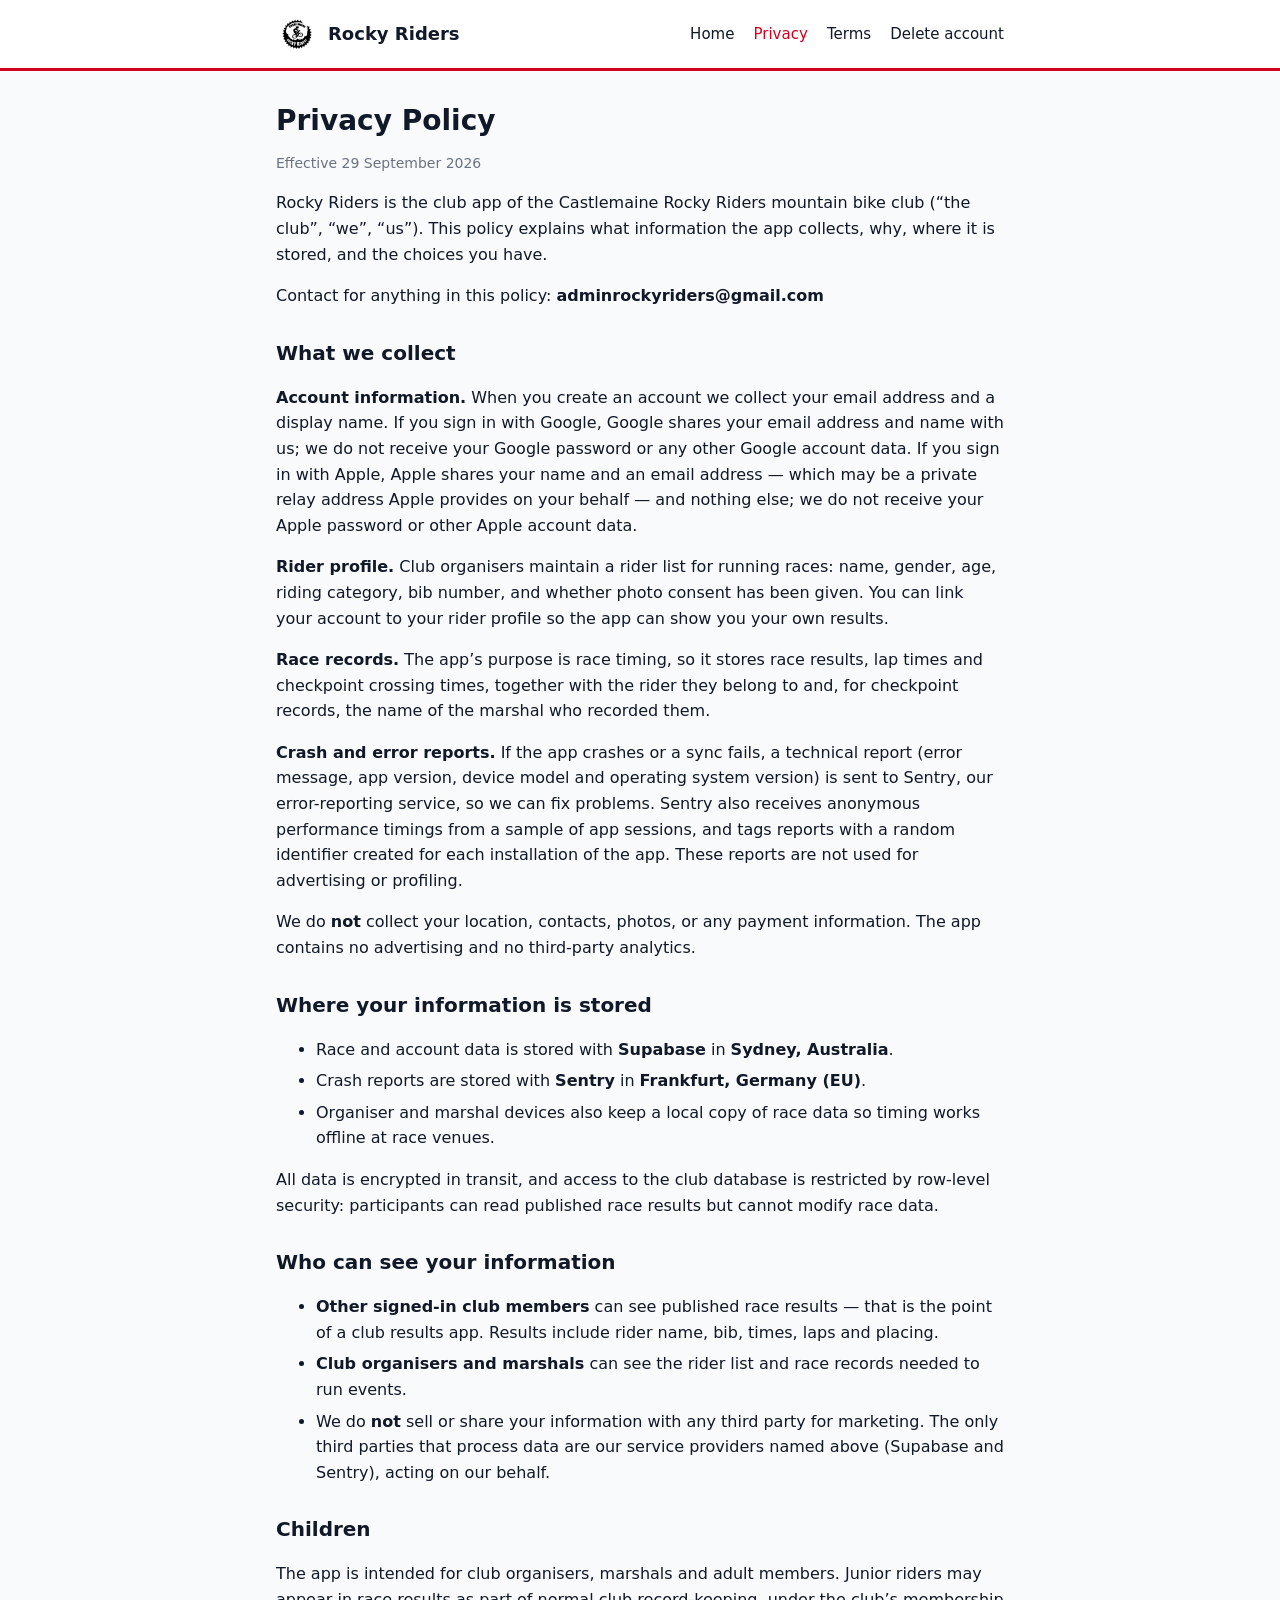
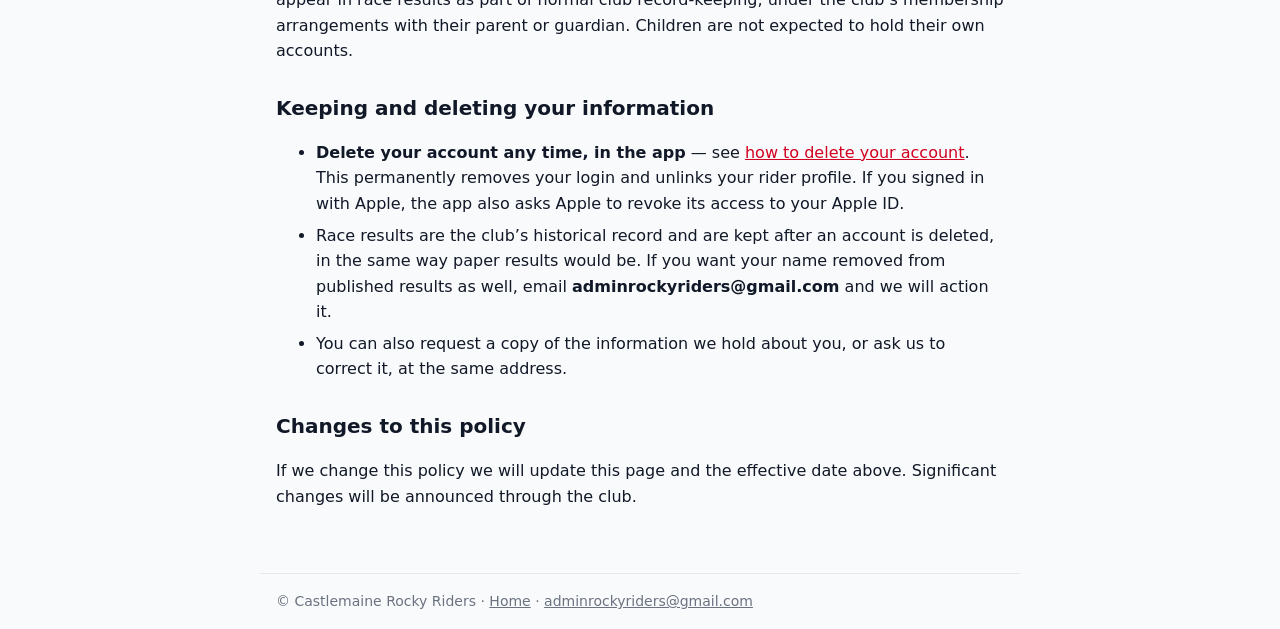
==== privacy/index.html @ 9ec77155 "Club app website: home, privacy policy, terms, account deletion" ====
<!doctype html>
<html lang="en-AU">
<head>
  <meta charset="utf-8">
  <meta name="viewport" content="width=device-width, initial-scale=1">
  <title>Privacy Policy - Rocky Riders</title>
  <link rel="icon" href="/icon.png">
  <link rel="stylesheet" href="/style.css">
</head>
<body>
  <header>
    <div class="bar">
      <img src="/icon.png" alt="">
      <a class="name" href="/">Rocky Riders</a>
      <nav>
        <a href="/">Home</a>
        <a href="/privacy/" aria-current="page">Privacy</a>
        <a href="/terms/">Terms</a>
        <a href="/delete-account/">Delete account</a>
      </nav>
    </div>
  </header>

  <main>
    <h1>Privacy Policy</h1>
    <p class="muted">Effective 29 September 2026</p>

    <p>
      Rocky Riders is the club app of the Castlemaine Rocky Riders mountain bike club
      (&ldquo;the club&rdquo;, &ldquo;we&rdquo;, &ldquo;us&rdquo;). This policy explains what
      information the app collects, why, where it is stored, and the choices you have.
    </p>
    <p>Contact for anything in this policy: <strong>adminrockyriders@gmail.com</strong></p>

    <h2>What we collect</h2>
    <p>
      <strong>Account information.</strong> When you create an account we collect your email address and a
      display name. If you sign in with Google, Google shares your email address and name with us;
      we do not receive your Google password or any other Google account data. If you sign in with
      Apple, Apple shares your name and an email address &mdash; which may be a private relay
      address Apple provides on your behalf &mdash; and nothing else; we do not receive your Apple
      password or other Apple account data.
    </p>
    <p>
      <strong>Rider profile.</strong> Club organisers maintain a rider list for running races: name, gender,
      age, riding category, bib number, and whether photo consent has been given. You can link your
      account to your rider profile so the app can show you your own results.
    </p>
    <p>
      <strong>Race records.</strong> The app&rsquo;s purpose is race timing, so it stores race results, lap
      times and checkpoint crossing times, together with the rider they belong to and, for
      checkpoint records, the name of the marshal who recorded them.
    </p>
    <p>
      <strong>Crash and error reports.</strong> If the app crashes or a sync fails, a technical report
      (error message, app version, device model and operating system version) is sent to Sentry,
      our error-reporting service, so we can fix problems. Sentry also receives anonymous
      performance timings from a sample of app sessions, and tags reports with a random identifier
      created for each installation of the app. These reports are not used for advertising or profiling.
    </p>
    <p>
      We do <strong>not</strong> collect your location, contacts, photos, or any payment information. The app
      contains no advertising and no third-party analytics.
    </p>

    <h2>Where your information is stored</h2>
    <ul>
      <li>Race and account data is stored with <strong>Supabase</strong> in <strong>Sydney, Australia</strong>.</li>
      <li>Crash reports are stored with <strong>Sentry</strong> in <strong>Frankfurt, Germany (EU)</strong>.</li>
      <li>Organiser and marshal devices also keep a local copy of race data so timing works offline at race venues.</li>
    </ul>
    <p>
      All data is encrypted in transit, and access to the club database is restricted by row-level
      security: participants can read published race results but cannot modify race data.
    </p>

    <h2>Who can see your information</h2>
    <ul>
      <li><strong>Other signed-in club members</strong> can see published race results &mdash; that is the point of a club results app. Results include rider name, bib, times, laps and placing.</li>
      <li><strong>Club organisers and marshals</strong> can see the rider list and race records needed to run events.</li>
      <li>We do <strong>not</strong> sell or share your information with any third party for marketing. The only third parties that process data are our service providers named above (Supabase and Sentry), acting on our behalf.</li>
    </ul>

    <h2>Children</h2>
    <p>
      The app is intended for club organisers, marshals and adult members. Junior riders may appear
      in race results as part of normal club record-keeping, under the club&rsquo;s membership
      arrangements with their parent or guardian. Children are not expected to hold their own
      accounts.
    </p>

    <h2>Keeping and deleting your information</h2>
    <ul>
      <li><strong>Delete your account any time, in the app</strong> &mdash; see <a href="/delete-account/">how to delete your account</a>. This permanently removes your login and unlinks your rider profile. If you signed in with Apple, the app also asks Apple to revoke its access to your Apple ID.</li>
      <li>Race results are the club&rsquo;s historical record and are kept after an account is deleted, in the same way paper results would be. If you want your name removed from published results as well, email <strong>adminrockyriders@gmail.com</strong> and we will action it.</li>
      <li>You can also request a copy of the information we hold about you, or ask us to correct it, at the same address.</li>
    </ul>

    <h2>Changes to this policy</h2>
    <p>
      If we change this policy we will update this page and the effective date above. Significant
      changes will be announced through the club.
    </p>
  </main>

  <footer>
    &copy; Castlemaine Rocky Riders &middot; <a href="/">Home</a> &middot;
    <a href="mailto:adminrockyriders@gmail.com">adminrockyriders@gmail.com</a>
  </footer>
</body>
</html>
---- style.css ----
:root {
  --red: #D20020;
  --ink: #111827;
  --muted: #6B7280;
  --border: #E5E7EB;
  --surface: #FFFFFF;
  --screen: #F9FAFB;
}
@media (prefers-color-scheme: dark) {
  :root {
    --ink: #F3F4F6;
    --muted: #9CA3AF;
    --border: #374151;
    --surface: #111827;
    --screen: #0B0F19;
  }
}
* { box-sizing: border-box; }
body {
  margin: 0;
  background: var(--screen);
  color: var(--ink);
  font: 16px/1.6 system-ui, -apple-system, "Segoe UI", Roboto, sans-serif;
}
header {
  background: var(--surface);
  border-bottom: 3px solid var(--red);
}
.bar {
  max-width: 760px;
  margin: 0 auto;
  padding: 14px 16px;
  display: flex;
  align-items: center;
  gap: 12px;
  flex-wrap: wrap;
}
.bar img { width: 40px; height: 40px; border-radius: 10px; }
.bar .name { font-weight: 700; font-size: 18px; margin-right: auto; color: var(--ink); text-decoration: none; }
nav a { color: var(--ink); text-decoration: none; margin-left: 14px; font-size: 15px; }
nav a:hover, nav a[aria-current] { color: var(--red); }
main {
  max-width: 760px;
  margin: 0 auto;
  padding: 24px 16px 48px;
}
h1 { font-size: 28px; line-height: 1.25; margin: 8px 0 4px; }
h2 { font-size: 20px; margin: 28px 0 8px; }
p, li { color: var(--ink); }
.muted { color: var(--muted); font-size: 14px; }
a { color: var(--red); }
.card {
  background: var(--surface);
  border: 1px solid var(--border);
  border-radius: 14px;
  padding: 16px 18px;
  margin: 16px 0;
}
ol li, ul li { margin-bottom: 6px; }
footer {
  max-width: 760px;
  margin: 0 auto;
  padding: 16px;
  border-top: 1px solid var(--border);
  font-size: 14px;
  color: var(--muted);
}
footer a { color: var(--muted); }
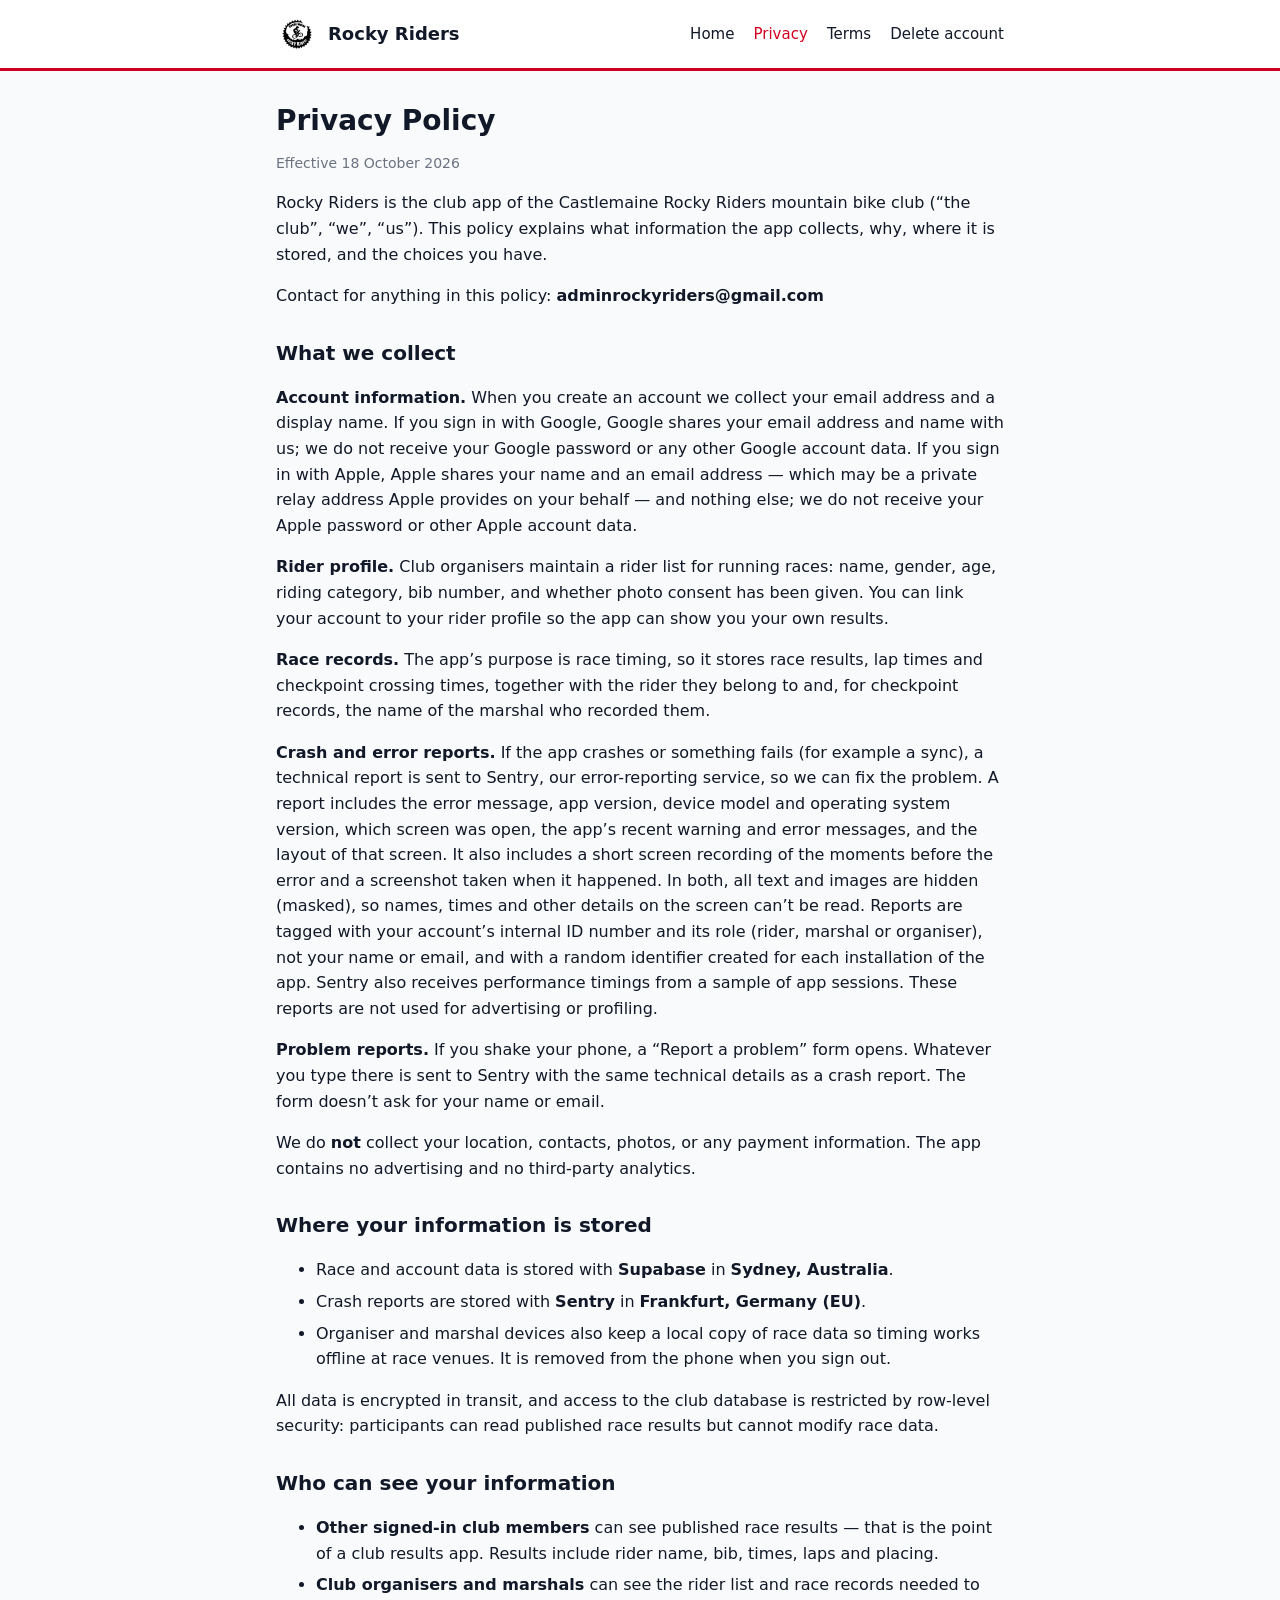
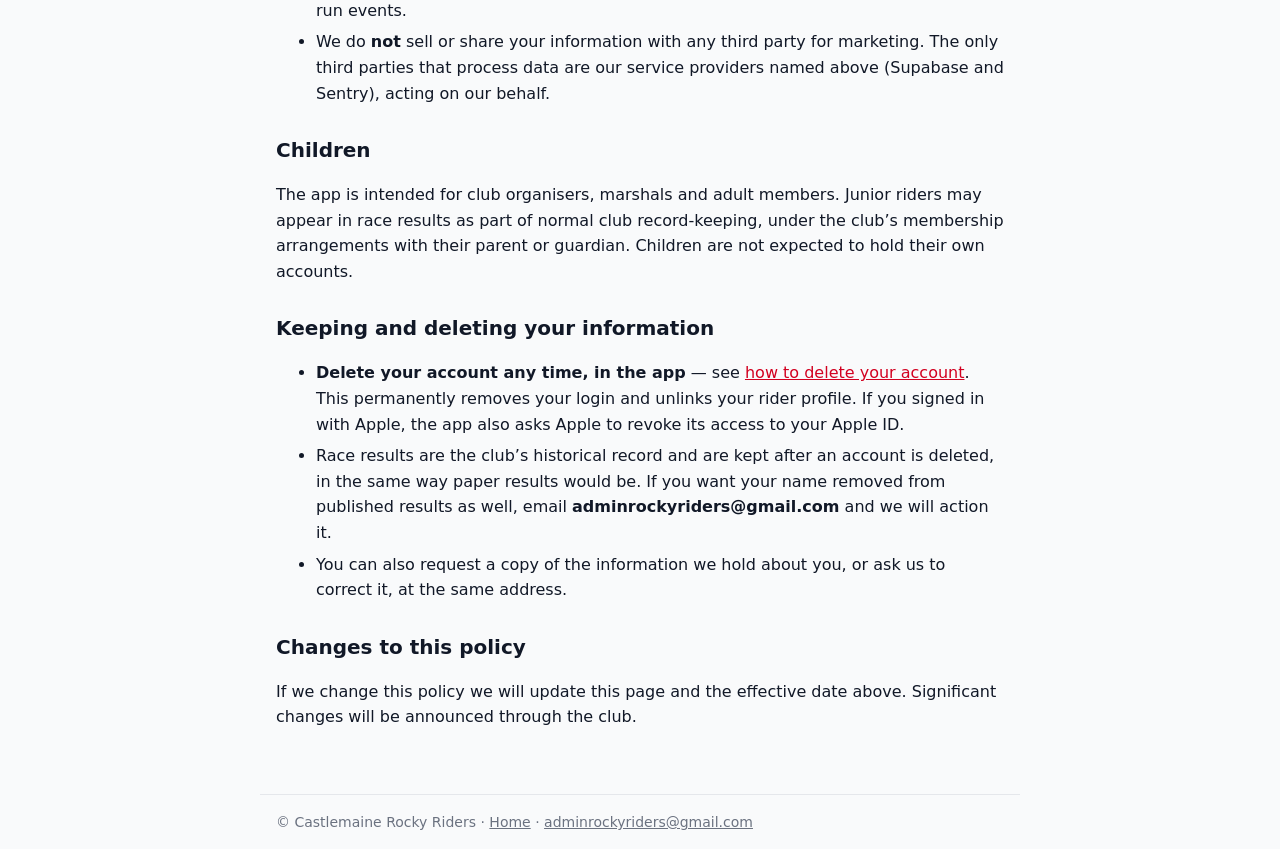
==== commit f888ce3c: "Privacy policy: error reports, problem reports, sign-out wipe (effective 18 Oct 2026)" ====
--- a/privacy/index.html
+++ b/privacy/index.html
@@ -23,7 +23,7 @@
 
   <main>
     <h1>Privacy Policy</h1>
-    <p class="muted">Effective 29 September 2026</p>
+    <p class="muted">Effective 18 October 2026</p>
 
     <p>
       Rocky Riders is the club app of the Castlemaine Rocky Riders mountain bike club
@@ -52,11 +52,10 @@
       checkpoint records, the name of the marshal who recorded them.
     </p>
     <p>
-      <strong>Crash and error reports.</strong> If the app crashes or a sync fails, a technical report
-      (error message, app version, device model and operating system version) is sent to Sentry,
-      our error-reporting service, so we can fix problems. Sentry also receives anonymous
-      performance timings from a sample of app sessions, and tags reports with a random identifier
-      created for each installation of the app. These reports are not used for advertising or profiling.
+      <strong>Crash and error reports.</strong> If the app crashes or something fails (for example a sync), a technical report is sent to Sentry, our error-reporting service, so we can fix the problem. A report includes the error message, app version, device model and operating system version, which screen was open, the app&rsquo;s recent warning and error messages, and the layout of that screen. It also includes a short screen recording of the moments before the error and a screenshot taken when it happened. In both, all text and images are hidden (masked), so names, times and other details on the screen can&rsquo;t be read. Reports are tagged with your account&rsquo;s internal ID number and its role (rider, marshal or organiser), not your name or email, and with a random identifier created for each installation of the app. Sentry also receives performance timings from a sample of app sessions. These reports are not used for advertising or profiling.
+    </p>
+    <p>
+      <strong>Problem reports.</strong> If you shake your phone, a &ldquo;Report a problem&rdquo; form opens. Whatever you type there is sent to Sentry with the same technical details as a crash report. The form doesn&rsquo;t ask for your name or email.
     </p>
     <p>
       We do <strong>not</strong> collect your location, contacts, photos, or any payment information. The app
@@ -67,7 +66,7 @@
     <ul>
       <li>Race and account data is stored with <strong>Supabase</strong> in <strong>Sydney, Australia</strong>.</li>
       <li>Crash reports are stored with <strong>Sentry</strong> in <strong>Frankfurt, Germany (EU)</strong>.</li>
-      <li>Organiser and marshal devices also keep a local copy of race data so timing works offline at race venues.</li>
+      <li>Organiser and marshal devices also keep a local copy of race data so timing works offline at race venues. It is removed from the phone when you sign out.</li>
     </ul>
     <p>
       All data is encrypted in transit, and access to the club database is restricted by row-level
